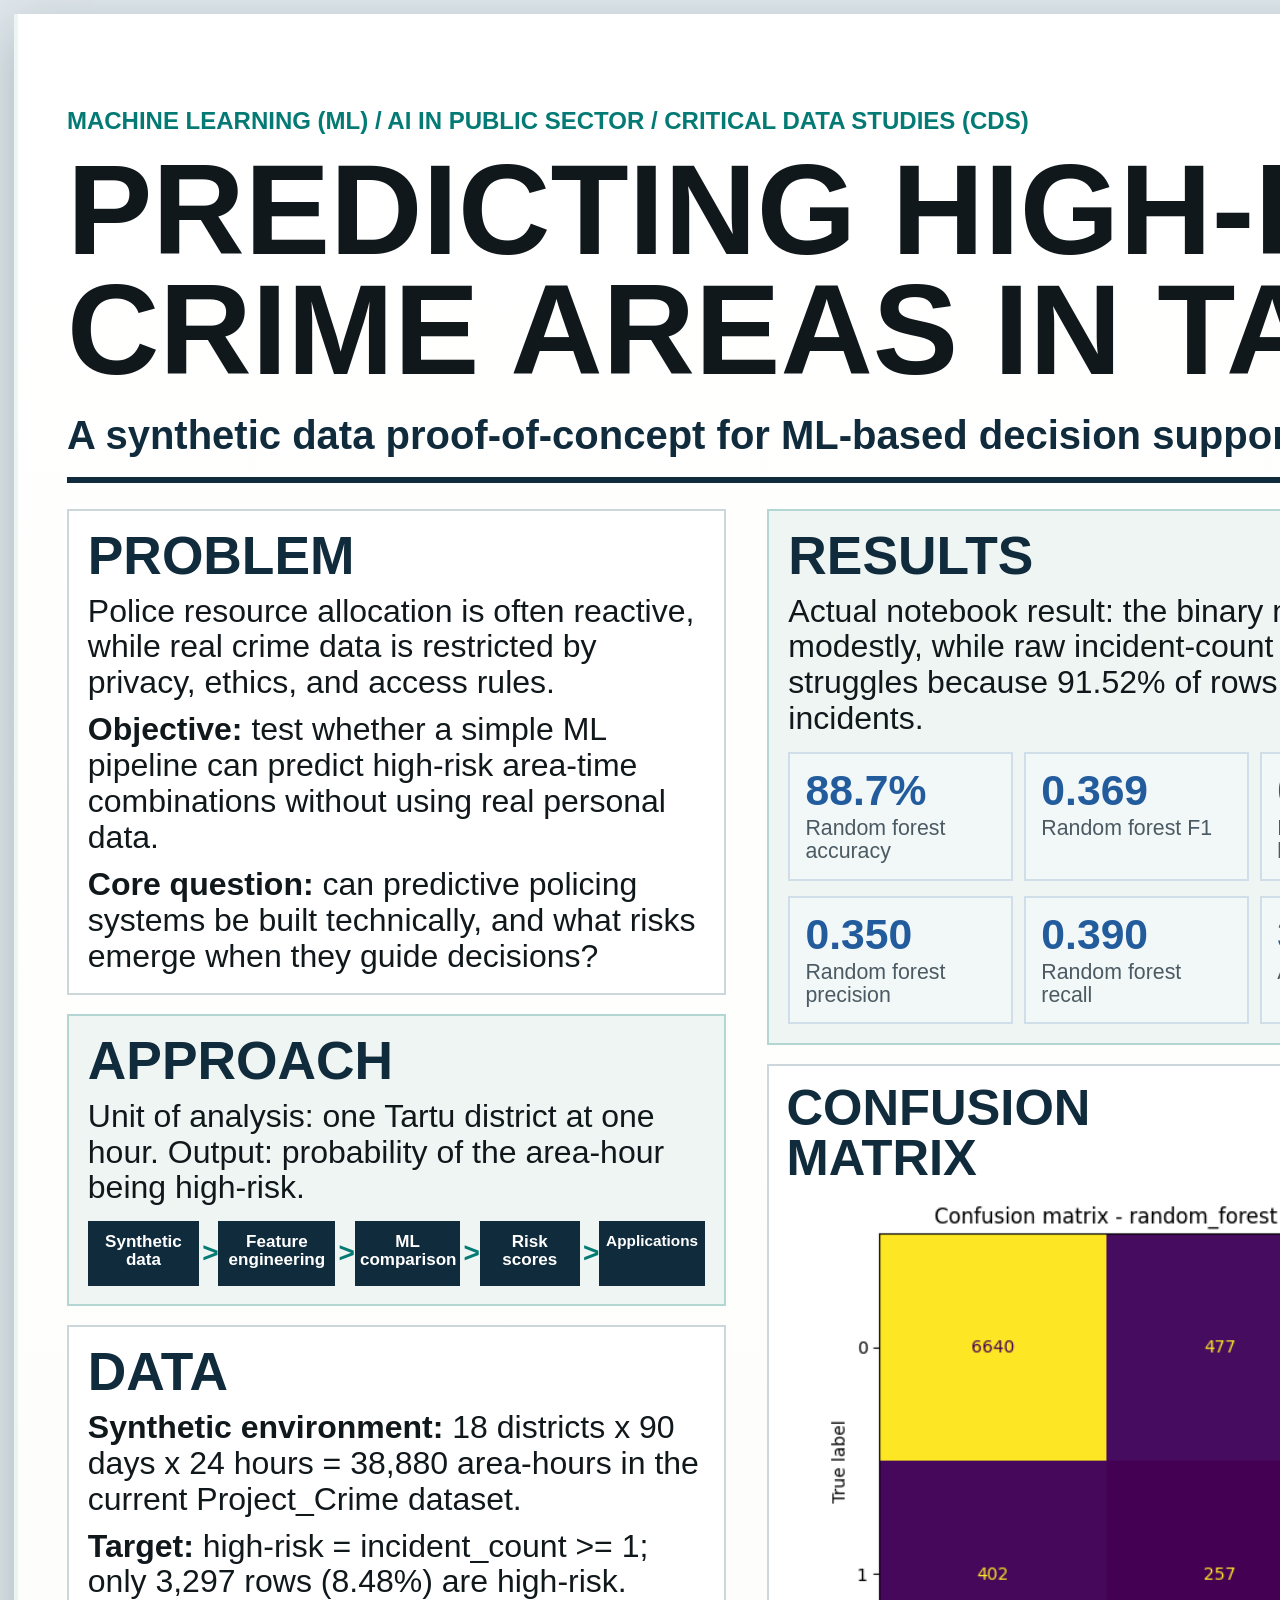
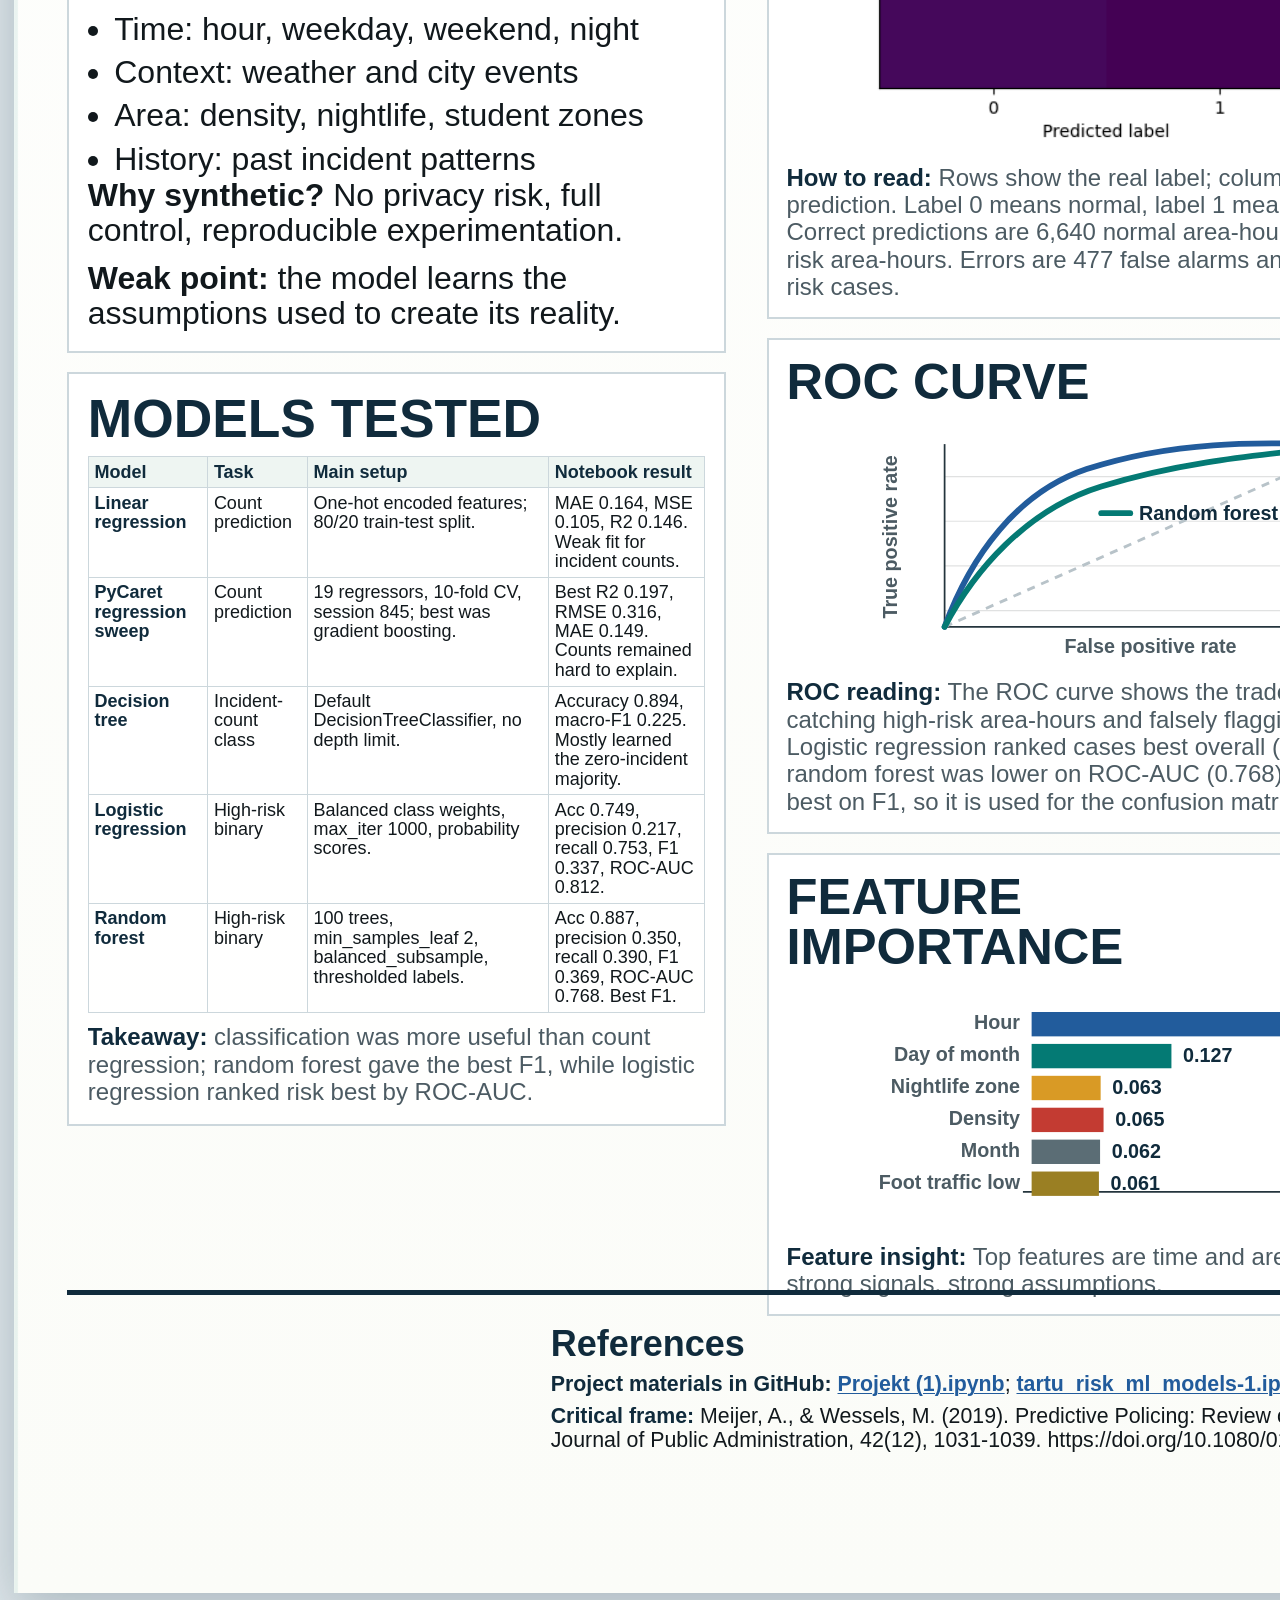
==== Project_Crime_Poster_A1/index.html @ 8e04e96d "Link poster project materials" ====
<!DOCTYPE html>
<html lang="en">
<head>
  <meta charset="UTF-8">
  <meta name="viewport" content="width=device-width, initial-scale=1.0">
  <title>Predicting High-Risk Crime Areas in Tartu - A1 Poster</title>
  <style>
    @page {
      size: 594mm 841mm;
      margin: 0;
    }

    :root {
      --paper: #fbfcf8;
      --ink: #11181c;
      --muted: #4c5b63;
      --line: #ccd7dc;
      --panel: #ffffff;
      --soft: #eef5f2;
      --teal: #047a74;
      --blue: #225c9c;
      --amber: #d99a25;
      --red: #c33b32;
      --deep: #102b3c;
    }

    * {
      box-sizing: border-box;
    }

    html,
    body {
      margin: 0;
      min-height: 100%;
      color: var(--ink);
      background: #dfe7eb;
      font-family: Aptos, "Segoe UI", Arial, sans-serif;
    }

    body {
      padding: 14px;
    }

    .poster {
      width: 594mm;
      height: 841mm;
      margin: 0 auto;
      padding: 14mm;
      display: grid;
      grid-template-rows: 110mm 1fr 70mm;
      gap: 7mm;
      background:
        linear-gradient(90deg, rgba(4, 122, 116, 0.08) 0, rgba(4, 122, 116, 0.08) 1.2mm, transparent 1.2mm),
        linear-gradient(180deg, #ffffff 0%, var(--paper) 100%);
      box-shadow: 0 16px 50px rgba(16, 43, 60, 0.25);
      overflow: hidden;
      print-color-adjust: exact;
      -webkit-print-color-adjust: exact;
    }

    header {
      display: grid;
      grid-template-columns: 1fr 128mm;
      gap: 12mm;
      align-items: end;
      padding-bottom: 5mm;
      border-bottom: 1.8mm solid var(--deep);
    }

    .kicker {
      margin: 0 0 4mm;
      color: var(--teal);
      font-size: 18pt;
      font-weight: 800;
      letter-spacing: 0;
      text-transform: uppercase;
    }

    h1 {
      margin: 0;
      max-width: 415mm;
      font-size: 96pt;
      line-height: 0.94;
      letter-spacing: 0;
      text-transform: uppercase;
    }

    .subtitle {
      margin: 6mm 0 0;
      max-width: 380mm;
      color: var(--deep);
      font-size: 30pt;
      font-weight: 650;
      line-height: 1.12;
    }

    .author-card {
      border-left: 2mm solid var(--teal);
      padding: 5mm 0 5mm 7mm;
      background: rgba(238, 245, 242, 0.72);
    }

    .author-card p {
      margin: 0 0 3mm;
      font-size: 24pt;
      line-height: 1.15;
    }

    .author-list {
      margin: 0;
      color: var(--deep);
      font-size: 21pt;
      line-height: 1.12;
    }

    .author-list b {
      color: var(--deep);
      font-size: inherit;
      font-weight: 850;
    }

    .columns {
      display: grid;
      grid-template-columns: minmax(0, 1fr) minmax(0, 1.12fr) minmax(0, 1fr);
      gap: 11mm;
      min-height: 0;
    }

    .column {
      display: grid;
      align-content: start;
      gap: 5mm;
      min-width: 0;
    }

    .column > section,
    .column > figure {
      width: 100%;
      min-width: 0;
    }

    section,
    figure {
      margin: 0;
      break-inside: avoid;
    }

    .block {
      padding: 5mm;
      border: 0.75mm solid var(--line);
      background: rgba(255, 255, 255, 0.92);
      overflow: hidden;
    }

    .block.tint {
      background: var(--soft);
      border-color: rgba(4, 122, 116, 0.25);
    }

    .block.warn {
      background: #fff7e8;
      border-color: rgba(217, 154, 37, 0.34);
    }

    .block.critical {
      background: #fff2ef;
      border-color: rgba(195, 59, 50, 0.34);
    }

    h2 {
      margin: 0 0 3mm;
      color: var(--deep);
      font-size: 40pt;
      line-height: 0.98;
      letter-spacing: 0;
      text-transform: uppercase;
    }

    h3 {
      margin: 0 0 2.4mm;
      color: var(--deep);
      font-size: 27pt;
      line-height: 1.05;
      letter-spacing: 0;
    }

    p,
    li {
      font-size: 24pt;
      line-height: 1.12;
    }

    p {
      margin: 0 0 3mm;
    }

    p:last-child {
      margin-bottom: 0;
    }

    ul {
      margin: 0;
      padding-left: 7mm;
    }

    li {
      margin: 0 0 2mm;
    }

    li:last-child {
      margin-bottom: 0;
    }

    .metric-row {
      display: grid;
      grid-template-columns: repeat(3, 1fr);
      gap: 3mm;
      margin-top: 4mm;
    }

    .metric {
      padding: 4mm;
      background: #f2f7f8;
      border: 0.55mm solid rgba(34, 92, 156, 0.16);
    }

    .metric b {
      display: block;
      color: var(--blue);
      font-size: 32pt;
      line-height: 1;
    }

    .metric span {
      display: block;
      margin-top: 1.5mm;
      color: var(--muted);
      font-size: 16pt;
      line-height: 1.08;
    }

    .pipeline {
      display: grid;
      grid-template-columns: minmax(0, 1fr) 3.5mm minmax(0, 1.05fr) 3.5mm minmax(0, 0.95fr) 3.5mm minmax(0, 0.9fr) 3.5mm minmax(0, 0.95fr);
      gap: 0.8mm;
      align-items: center;
      margin-top: 4mm;
    }

    .pipe-step {
      min-height: 17mm;
      min-width: 0;
      padding: 3mm 1.4mm;
      color: #fff;
      background: var(--deep);
      font-size: 12.8pt;
      font-weight: 750;
      line-height: 1.05;
      text-align: center;
      overflow-wrap: normal;
      word-break: normal;
    }

    .pipe-arrow {
      color: var(--teal);
      font-size: 21pt;
      font-weight: 900;
      text-align: center;
    }

    .pipe-step:last-child {
      font-size: 11.5pt;
      white-space: nowrap;
    }

    .model-table {
      width: 100%;
      border-collapse: collapse;
      margin-top: 2.6mm;
      font-size: 13.5pt;
      line-height: 1.08;
    }

    .model-table th,
    .model-table td {
      padding: 1.4mm 1.5mm;
      border: 0.42mm solid var(--line);
      vertical-align: top;
    }

    .model-table th {
      color: var(--deep);
      background: var(--soft);
      font-weight: 850;
      text-align: left;
    }

    .model-table td:first-child {
      color: var(--deep);
      font-weight: 850;
    }

    .model-note,
    .caption {
      margin-top: 2.8mm;
      color: var(--muted);
      font-size: 18pt;
      font-weight: 500;
      line-height: 1.14;
    }

    .model-note strong,
    .caption strong {
      color: var(--deep);
      font-weight: 850;
    }

    .visual-card {
      padding: 4.5mm;
      border: 0.75mm solid var(--line);
      background: #ffffff;
      overflow: hidden;
    }

    .visual-image {
      display: block;
      width: 100%;
      height: auto;
      object-fit: contain;
    }

    .confusion-image {
      height: 148mm;
    }

    .center-confusion .map-svg,
    .center-confusion .legend,
    .center-confusion .legend-labels {
      display: none;
    }

    .visual-title {
      display: flex;
      align-items: baseline;
      justify-content: space-between;
      gap: 4mm;
      margin-bottom: 3mm;
    }

    .visual-title h2 {
      margin: 0;
      font-size: 38pt;
    }

    .visual-title span {
      color: var(--muted);
      font-size: 16pt;
      font-weight: 700;
      text-align: right;
      text-transform: uppercase;
    }

    svg {
      display: block;
      width: 100%;
      height: auto;
    }

    .map-svg {
      height: 160mm;
    }

    .chart-svg {
      height: 66mm;
    }

    .axis {
      stroke: #24353d;
      stroke-width: 3;
    }

    .grid-line {
      stroke: rgba(17, 24, 28, 0.13);
      stroke-width: 2;
    }

    .chart-label {
      fill: var(--muted);
      font-size: 34px;
      font-weight: 650;
    }

    .chart-value {
      fill: var(--deep);
      font-size: 34px;
      font-weight: 800;
    }

    .legend {
      display: grid;
      grid-template-columns: repeat(5, 1fr);
      gap: 1mm;
      margin-top: 2mm;
    }

    .legend span {
      height: 5mm;
    }

    .legend-labels {
      display: flex;
      justify-content: space-between;
      color: var(--muted);
      font-size: 15pt;
      font-weight: 700;
      margin-top: 1mm;
    }

    .r1 { fill: #dcefe6; }
    .r2 { fill: #b7ded2; }
    .r3 { fill: #8ac9bf; }
    .r4 { fill: #f0d575; }
    .r5 { fill: #ebb64a; }
    .r6 { fill: #e58d38; }
    .r7 { fill: #d86539; }
    .r8 { fill: #c64235; }
    .r9 { fill: #a93231; }
    .r10 { fill: #76242f; }

    .district {
      stroke: #ffffff;
      stroke-width: 5;
      stroke-linejoin: round;
    }

    .district-label {
      fill: #12202a;
      paint-order: stroke;
      stroke: rgba(255, 255, 255, 0.88);
      stroke-width: 8;
      stroke-linejoin: round;
      font-size: 28px;
      font-weight: 850;
    }

    .district-label.light {
      fill: #ffffff;
      stroke: rgba(0, 0, 0, 0.55);
    }

    .river {
      fill: none;
      stroke: #87d8e5;
      stroke-width: 24;
      stroke-linecap: round;
      stroke-linejoin: round;
      opacity: 0.82;
    }

    .river-inner {
      fill: none;
      stroke: #42b9cf;
      stroke-width: 11;
      stroke-linecap: round;
      stroke-linejoin: round;
      opacity: 0.9;
    }

    .loop {
      display: grid;
      grid-template-columns: 1fr 12mm 1fr;
      grid-template-rows: auto auto;
      gap: 3mm;
      align-items: center;
      margin: 4mm 0;
    }

    .loop-box {
      padding: 4mm;
      color: #ffffff;
      background: var(--deep);
      font-size: 20pt;
      font-weight: 800;
      line-height: 1.08;
      text-align: center;
    }

    .loop-arrow {
      color: var(--red);
      font-size: 34pt;
      font-weight: 900;
      text-align: center;
    }

    .compact-loop {
      grid-template-columns: 1fr 9mm 1fr;
      gap: 1.6mm;
      margin: 2.2mm 0;
    }

    .compact-loop .loop-box {
      padding: 2.4mm 1.8mm;
      font-size: 14.5pt;
    }

    .compact-loop .loop-arrow {
      font-size: 24pt;
    }

    .application-screenshot {
      height: auto;
      border: 0;
      background: transparent;
    }

    .application-points {
      margin-top: 3mm;
      padding-left: 6mm;
    }

    .application-points li {
      font-size: 17.5pt;
      line-height: 1.1;
      margin-bottom: 1.2mm;
    }

    .critical-loop-copy {
      font-size: 17.5pt;
      line-height: 1.1;
    }

    .critical li {
      font-size: 21pt;
      line-height: 1.08;
      margin-bottom: 1.4mm;
    }

    .takeaway {
      padding: 5mm;
      color: #ffffff;
      background: var(--deep);
      font-size: 25pt;
      font-weight: 850;
      line-height: 1.12;
    }

    footer {
      display: grid;
      grid-template-columns: 1fr;
      justify-items: center;
      margin-top: 4mm;
      padding-top: 8mm;
      border-top: 1.5mm solid var(--deep);
    }

    .links-grid {
      display: grid;
      grid-template-columns: 1fr 1fr;
      gap: 2mm 6mm;
      margin-top: 3mm;
    }

    .link-item {
      font-size: 17pt;
      line-height: 1.1;
      overflow-wrap: anywhere;
    }

    .link-item b {
      color: var(--deep);
    }

    .qr-wrap {
      display: grid;
      grid-template-columns: 38mm 1fr;
      gap: 4mm;
      align-items: center;
      padding: 3.5mm;
      background: #ffffff;
      border: 0.75mm solid var(--line);
    }

    .qr-wrap img {
      width: 38mm;
      height: 38mm;
      display: block;
    }

    .qr-wrap strong {
      display: block;
      color: var(--deep);
      font-size: 21pt;
      line-height: 1.08;
    }

    .qr-wrap span {
      display: block;
      margin-top: 2mm;
      color: var(--muted);
      font-size: 15pt;
      line-height: 1.12;
      overflow-wrap: anywhere;
    }

    .references p {
      margin: 0 0 2mm;
      font-size: 16pt;
      line-height: 1.13;
    }

    .references b {
      color: var(--deep);
    }

    .references a {
      color: var(--blue);
      font-weight: 750;
      text-decoration: underline;
      text-decoration-thickness: 0.25mm;
      text-underline-offset: 0.6mm;
    }

    .references {
      width: min(100%, 310mm);
    }

    @media print {
      html,
      body {
        width: 594mm;
        height: 841mm;
        background: #ffffff;
        padding: 0;
      }

      .poster {
        margin: 0;
        box-shadow: none;
      }
    }
  </style>
</head>
<body>
  <main class="poster" aria-label="A1 academic poster about predicting high-risk crime areas in Tartu">
    <header>
      <div>
        <p class="kicker">Machine Learning (ML) / AI in Public Sector / Critical Data Studies (CDS)</p>
        <h1>Predicting High-Risk Crime Areas in Tartu</h1>
        <p class="subtitle">A synthetic data proof-of-concept for ML-based decision support</p>
      </div>
      <aside class="author-card">
        <p>Authors</p>
        <p class="author-list">
          <b>Siim Klais</b> (Society and Information Processes Analysis)<br>
          <b>Jaak Viiroja</b> (Conversion Master in IT)<br>
          <b>Siim Saaresalu</b> (IT / Software Engineering)<br>
          <b>Marcus Beet</b> (Mathematics)
        </p>
      </aside>
    </header>

    <div class="columns">
      <div class="column">
        <section class="block">
          <h2>Problem</h2>
          <p>Police resource allocation is often reactive, while real crime data is restricted by privacy, ethics, and access rules.</p>
          <p><strong>Objective:</strong> test whether a simple ML pipeline can predict high-risk area-time combinations without using real personal data.</p>
          <p><strong>Core question:</strong> can predictive policing systems be built technically, and what risks emerge when they guide decisions?</p>
        </section>

        <section class="block tint">
          <h2>Approach</h2>
          <p>Unit of analysis: one Tartu district at one hour. Output: probability of the area-hour being high-risk.</p>
          <div class="pipeline" aria-label="Project pipeline">
            <div class="pipe-step">Synthetic data</div>
            <div class="pipe-arrow">></div>
            <div class="pipe-step">Feature engineering</div>
            <div class="pipe-arrow">></div>
            <div class="pipe-step">ML comparison</div>
            <div class="pipe-arrow">></div>
            <div class="pipe-step">Risk scores</div>
            <div class="pipe-arrow">></div>
            <div class="pipe-step">Applications</div>
          </div>
        </section>

        <section class="block">
          <h2>Data</h2>
          <p><strong>Synthetic environment:</strong> 18 districts x 90 days x 24 hours = 38,880 area-hours in the current Project_Crime dataset.</p>
          <p><strong>Target:</strong> high-risk = incident_count >= 1; only 3,297 rows (8.48%) are high-risk.</p>
          <ul>
            <li>Time: hour, weekday, weekend, night</li>
            <li>Context: weather and city events</li>
            <li>Area: density, nightlife, student zones</li>
            <li>History: past incident patterns</li>
          </ul>
          <p><strong>Why synthetic?</strong> No privacy risk, full control, reproducible experimentation.</p>
          <p><strong>Weak point:</strong> the model learns the assumptions used to create its reality.</p>
        </section>

        <section class="block">
          <h2>Models tested</h2>
          <table class="model-table" aria-label="Comparison of tested machine learning models">
            <thead>
              <tr>
                <th>Model</th>
                <th>Task</th>
                <th>Main setup</th>
                <th>Notebook result</th>
              </tr>
            </thead>
            <tbody>
              <tr>
                <td>Linear regression</td>
                <td>Count prediction</td>
                <td>One-hot encoded features; 80/20 train-test split.</td>
                <td>MAE 0.164, MSE 0.105, R2 0.146. Weak fit for incident counts.</td>
              </tr>
              <tr>
                <td>PyCaret regression sweep</td>
                <td>Count prediction</td>
                <td>19 regressors, 10-fold CV, session 845; best was gradient boosting.</td>
                <td>Best R2 0.197, RMSE 0.316, MAE 0.149. Counts remained hard to explain.</td>
              </tr>
              <tr>
                <td>Decision tree</td>
                <td>Incident-count class</td>
                <td>Default DecisionTreeClassifier, no depth limit.</td>
                <td>Accuracy 0.894, macro-F1 0.225. Mostly learned the zero-incident majority.</td>
              </tr>
              <tr>
                <td>Logistic regression</td>
                <td>High-risk binary</td>
                <td>Balanced class weights, max_iter 1000, probability scores.</td>
                <td>Acc 0.749, precision 0.217, recall 0.753, F1 0.337, ROC-AUC 0.812.</td>
              </tr>
              <tr>
                <td>Random forest</td>
                <td>High-risk binary</td>
                <td>100 trees, min_samples_leaf 2, balanced_subsample, thresholded labels.</td>
                <td>Acc 0.887, precision 0.350, recall 0.390, F1 0.369, ROC-AUC 0.768. Best F1.</td>
              </tr>
            </tbody>
          </table>
          <p class="model-note"><strong>Takeaway:</strong> classification was more useful than count regression; random forest gave the best F1, while logistic regression ranked risk best by ROC-AUC.</p>
        </section>
      </div>

      <div class="column">
        <section class="block tint">
          <h2>Results</h2>
          <p>Actual notebook result: the binary model works modestly, while raw incident-count prediction struggles because 91.52% of rows have zero incidents.</p>
          <div class="metric-row">
            <div class="metric"><b>88.7%</b><span>Random forest accuracy</span></div>
            <div class="metric"><b>0.369</b><span>Random forest F1</span></div>
            <div class="metric"><b>0.812</b><span>Best ROC-AUC, logistic</span></div>
          </div>
          <div class="metric-row">
            <div class="metric"><b>0.350</b><span>Random forest precision</span></div>
            <div class="metric"><b>0.390</b><span>Random forest recall</span></div>
            <div class="metric"><b>38,880</b><span>Area-hour rows</span></div>
          </div>
        </section>

        <figure class="visual-card center-confusion">
          <div class="visual-title">
            <h2>Confusion Matrix</h2>
            <span>random forest</span>
          </div>
          <img class="visual-image confusion-image" src="assets/random-forest-confusion-matrix.png" alt="Random forest confusion matrix: 6640 true negatives, 477 false positives, 402 false negatives, 257 true positives.">
          <svg class="map-svg" viewBox="320 185 790 875" role="img" aria-label="Illustrative Tartu district risk heatmap">
            <rect x="320" y="185" width="790" height="875" fill="#f7fbfa"></rect>
            <path class="river" d="M425 260 C412 292 448 320 500 344 C548 366 610 390 724 428 C746 452 748 492 732 534 C716 576 706 618 700 664 C720 704 712 742 742 784 C752 822 776 862 820 904 C866 944 922 970 990 990"></path>
            <path class="river-inner" d="M425 260 C412 292 448 320 500 344 C548 366 610 390 724 428 C746 452 748 492 732 534 C716 576 706 618 700 664 C720 704 712 742 742 784 C752 822 776 862 820 904 C866 944 922 970 990 990"></path>
            <polygon class="district r3" points="360,310 435,330 520,380 555,440 530,520 455,565 395,540 350,450"></polygon>
            <polygon class="district r3" points="355,540 440,560 500,600 500,675 455,720 390,725 355,675"></polygon>
            <polygon class="district r1" points="405,690 500,670 530,740 470,790 400,775"></polygon>
            <polygon class="district r4" points="455,720 545,730 585,820 545,900 470,925 410,850"></polygon>
            <polygon class="district r2" points="350,810 415,830 450,920 390,995 330,925"></polygon>
            <polygon class="district r7" points="520,560 580,555 615,620 595,710 540,690 500,620"></polygon>
            <polygon class="district r10" points="550,520 640,500 710,530 735,610 700,670 620,675 565,630 530,570"></polygon>
            <polygon class="district r7" points="605,675 700,670 780,700 800,790 770,860 690,865 625,820 600,745"></polygon>
            <polygon class="district r2" points="455,905 545,900 590,940 565,1005 485,1000 430,960"></polygon>
            <polygon class="district r5" points="560,825 650,825 690,885 680,965 585,965 540,915"></polygon>
            <polygon class="district r4" points="655,885 770,880 835,930 800,1010 660,1020 615,965"></polygon>
            <polygon class="district r2" points="540,300 655,320 760,360 800,420 760,470 660,450 615,420 560,400"></polygon>
            <polygon class="district r5" points="540,470 585,465 620,500 595,540 555,535 520,505"></polygon>
            <polygon class="district r8" points="590,420 650,450 760,470 805,520 755,575 660,565 610,520 570,470"></polygon>
            <polygon class="district r4" points="800,430 900,430 945,500 940,575 840,560 780,520"></polygon>
            <polygon class="district r6" points="805,560 960,590 1015,690 990,820 930,905 845,900 790,820 780,710"></polygon>
            <polygon class="district r2" points="905,840 1030,840 1090,915 1040,1030 900,1000 845,910"></polygon>
            <polygon class="district r1" points="430,210 500,220 540,250 535,300 470,315 430,300 410,250"></polygon>
            <text class="district-label" x="486" y="466" text-anchor="middle">Tähtvere</text>
            <text class="district-label" x="436" y="590" text-anchor="middle">Veeriku</text>
            <text class="district-label" x="466" y="735" text-anchor="middle">Maarja.</text>
            <text class="district-label" x="530" y="795" text-anchor="middle">Tammelinn</text>
            <text class="district-label" x="413" y="910" text-anchor="middle">Ränilinn</text>
            <text class="district-label light" x="563" y="640" text-anchor="middle">Vaksali</text>
            <text class="district-label light" x="640" y="590" text-anchor="middle">Kesklinn</text>
            <text class="district-label light" x="704" y="765" text-anchor="middle">Karlova</text>
            <text class="district-label" x="520" y="960" text-anchor="middle">Variku</text>
            <text class="district-label" x="624" y="905" text-anchor="middle">Ropka</text>
            <text class="district-label" x="735" y="960" text-anchor="middle">Ropka T.</text>
            <text class="district-label" x="670" y="390" text-anchor="middle">Raadi-K.</text>
            <text class="district-label" x="570" y="513" text-anchor="middle">Supilinn</text>
            <text class="district-label light" x="692" y="510" text-anchor="middle">Ülejõe</text>
            <text class="district-label" x="858" y="505" text-anchor="middle">Jaama.</text>
            <text class="district-label" x="895" y="730" text-anchor="middle">Annelinn</text>
            <text class="district-label" x="960" y="930" text-anchor="middle">Ihaste</text>
            <text class="district-label" x="478" y="270" text-anchor="middle">Kvissent.</text>
          </svg>
          <div class="legend" aria-hidden="true">
            <span class="r1"></span>
            <span class="r3"></span>
            <span class="r5"></span>
            <span class="r7"></span>
            <span class="r10"></span>
          </div>
          <div class="legend-labels"><span>Lower predicted risk</span><span>Higher predicted risk</span></div>
          <p class="caption confusion-note">
            <strong>How to read:</strong> Rows show the real label; columns show the model prediction. Label 0 means normal, label 1 means high-risk.
            Correct predictions are 6,640 normal area-hours and 257 high-risk area-hours. Errors are 477 false alarms
            and 402 missed high-risk cases.
          </p>
        </figure>

        <figure class="visual-card">
          <div class="visual-title">
            <h2>ROC Curve</h2>
            <span>actual scores</span>
          </div>
          <svg class="chart-svg" viewBox="0 0 900 430" role="img" aria-label="ROC-AUC comparison from the ML notebooks">
            <line class="grid-line" x1="120" y1="332" x2="830" y2="332"></line>
            <line class="grid-line" x1="120" y1="255" x2="830" y2="255"></line>
            <line class="grid-line" x1="120" y1="178" x2="830" y2="178"></line>
            <line class="grid-line" x1="120" y1="101" x2="830" y2="101"></line>
            <line class="axis" x1="120" y1="360" x2="830" y2="360"></line>
            <line class="axis" x1="120" y1="360" x2="120" y2="45"></line>
            <path d="M120 360 L830 45" fill="none" stroke="#b8c3c9" stroke-width="5" stroke-dasharray="14 12"></path>
            <path d="M120 360 C165 238 245 128 365 88 C520 38 655 42 830 45" fill="none" stroke="#225c9c" stroke-width="10" stroke-linecap="round"></path>
            <path d="M120 360 C170 265 260 158 390 118 C545 70 690 62 830 45" fill="none" stroke="#047a74" stroke-width="10" stroke-linecap="round"></path>
            <text class="chart-label" x="475" y="405" text-anchor="middle">False positive rate</text>
            <text class="chart-label" x="38" y="205" transform="rotate(-90 38 205)" text-anchor="middle">True positive rate</text>
            <text class="chart-value" x="455" y="176">Random forest ROC-AUC 0.768</text>
            <line x1="390" y1="164" x2="440" y2="164" stroke="#047a74" stroke-width="10" stroke-linecap="round"></line>
          </svg>
          <p class="caption">
            <strong>ROC reading:</strong> The ROC curve shows the trade-off between catching high-risk area-hours and falsely flagging normal ones.
            Logistic regression ranked cases best overall (ROC-AUC 0.812); random forest was lower on ROC-AUC (0.768)
            but performed best on F1, so it is used for the confusion matrix above.
          </p>
        </figure>

        <figure class="visual-card">
          <div class="visual-title">
            <h2>Feature Importance</h2>
            <span>random forest</span>
          </div>
          <svg class="chart-svg" viewBox="0 0 900 430" role="img" aria-label="Random forest feature importance chart from the ML notebook">
            <line class="axis" x1="255" y1="360" x2="820" y2="360"></line>
            <text class="chart-label" x="250" y="80" text-anchor="end">Hour</text>
            <rect x="270" y="50" width="465" height="42" fill="#225c9c"></rect>
            <text class="chart-value" x="755" y="82">0.246</text>
            <text class="chart-label" x="250" y="135" text-anchor="end">Day of month</text>
            <rect x="270" y="105" width="241" height="42" fill="#047a74"></rect>
            <text class="chart-value" x="531" y="137">0.127</text>
            <text class="chart-label" x="250" y="190" text-anchor="end">Nightlife zone</text>
            <rect x="270" y="160" width="119" height="42" fill="#d99a25"></rect>
            <text class="chart-value" x="409" y="192">0.063</text>
            <text class="chart-label" x="250" y="245" text-anchor="end">Density</text>
            <rect x="270" y="215" width="124" height="42" fill="#c33b32"></rect>
            <text class="chart-value" x="414" y="247">0.065</text>
            <text class="chart-label" x="250" y="300" text-anchor="end">Month</text>
            <rect x="270" y="270" width="118" height="42" fill="#5b6d75"></rect>
            <text class="chart-value" x="408" y="302">0.062</text>
            <text class="chart-label" x="250" y="355" text-anchor="end">Foot traffic low</text>
            <rect x="270" y="325" width="116" height="42" fill="#9a7f23"></rect>
            <text class="chart-value" x="406" y="357">0.061</text>
          </svg>
          <p class="caption"><strong>Feature insight:</strong> Top features are time and area descriptors: strong signals, strong assumptions.</p>
        </figure>
      </div>

      <div class="column">
        <section class="block">
          <h2>Limitations</h2>
          <ul>
            <li>Synthetic data simplifies real-world complexity.</li>
            <li>The model predicts patterns, not causes.</li>
            <li>Inequality and segregation are missing or simplified.</li>
            <li>Thresholds turn uncertainty into concrete action.</li>
          </ul>
        </section>

        <section class="block">
          <h2>Application</h2>
          <img class="visual-image application-screenshot" src="assets/decision-support-front-page.png" alt="Front page of the Tartu public safety forecasting decision support prototype.">
          <ul class="application-points">
            <li>Interactive Tartu risk map with district-level scores.</li>
            <li>Selected suburb view shows 48-hour predicted incidents and risk.</li>
            <li>Prototype links model details, dataset view, policing plan, and critical analysis.</li>
          </ul>
        </section>

        <section class="block critical">
          <h2>Critical Analysis</h2>
          <p class="critical-loop-copy"><strong>Operational logic:</strong> identify top-risk district-hours and allocate more patrol attention there.</p>
          <div class="loop compact-loop" aria-label="Feedback loop">
            <div class="loop-box">More patrols</div>
            <div class="loop-arrow">></div>
            <div class="loop-box">More detected incidents</div>
            <div class="loop-box">Higher risk score</div>
            <div class="loop-arrow">></div>
            <div class="loop-box">More patrols again</div>
          </div>
          <p class="critical-loop-copy"><strong>Critical point:</strong> the system does not detect crime; it detects where police look.</p>
          <ul>
            <li><strong>Datafication:</strong> crime becomes a pattern, not a social phenomenon.</li>
            <li><strong>Feedback loops:</strong> repeated attention can manufacture hotspots.</li>
            <li><strong>Bias amplification:</strong> data structures can reproduce inequality.</li>
            <li><strong>False objectivity:</strong> scientific-looking outputs hide assumptions.</li>
          </ul>
        </section>

        <section class="block warn">
          <h2>Conclusion</h2>
          <p><strong>Technically:</strong> the system is easy to build.</p>
          <p><strong>Practically:</strong> it creates a high risk of misuse if treated as objective policing knowledge.</p>
          <div class="takeaway">Main takeaway: predictive policing is less about prediction and more about how data shapes decisions.</div>
        </section>

      </div>
    </div>

    <footer>
      <section class="references">
        <h3>References</h3>
        <p><b>Project materials in GitHub:</b> <a href="https://github.com/siimkl/CDS_Crime_Prediction/blob/main/Project_Crime_Poster_A1/Projekt%20(1).ipynb">Projekt (1).ipynb</a>; <a href="https://github.com/siimkl/CDS_Crime_Prediction/blob/main/Project_Crime_Poster_A1/tartu_risk_ml_models-1.ipynb">tartu_risk_ml_models-1.ipynb</a>; <a href="https://github.com/siimkl/CDS_Crime_Prediction/tree/main/Project_Crime_Poster_A1">A1 poster</a></p>
        <p><b>Critical frame:</b> Meijer, A., & Wessels, M. (2019). Predictive Policing: Review of Benefits and Drawbacks. International Journal of Public Administration, 42(12), 1031-1039. https://doi.org/10.1080/01900692.2019.1575664</p>
      </section>
    </footer>
  </main>
</body>
</html>
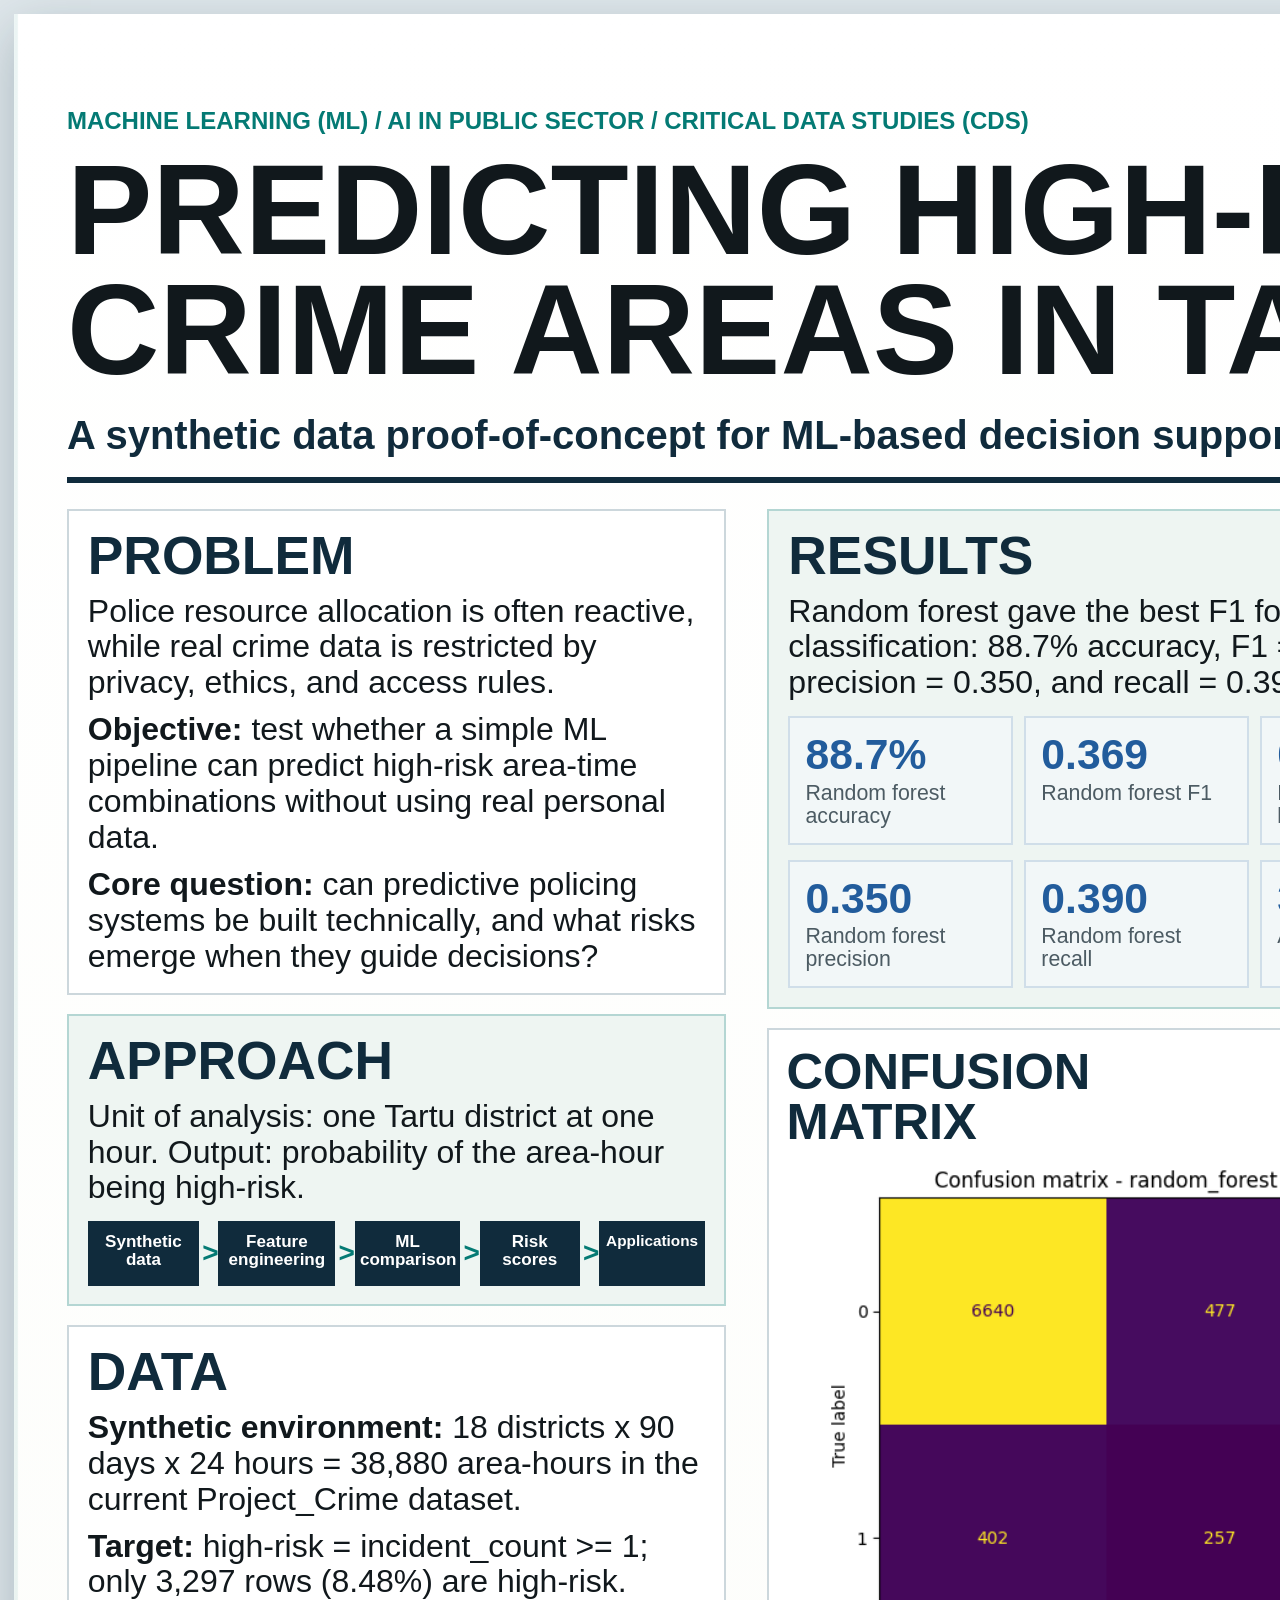
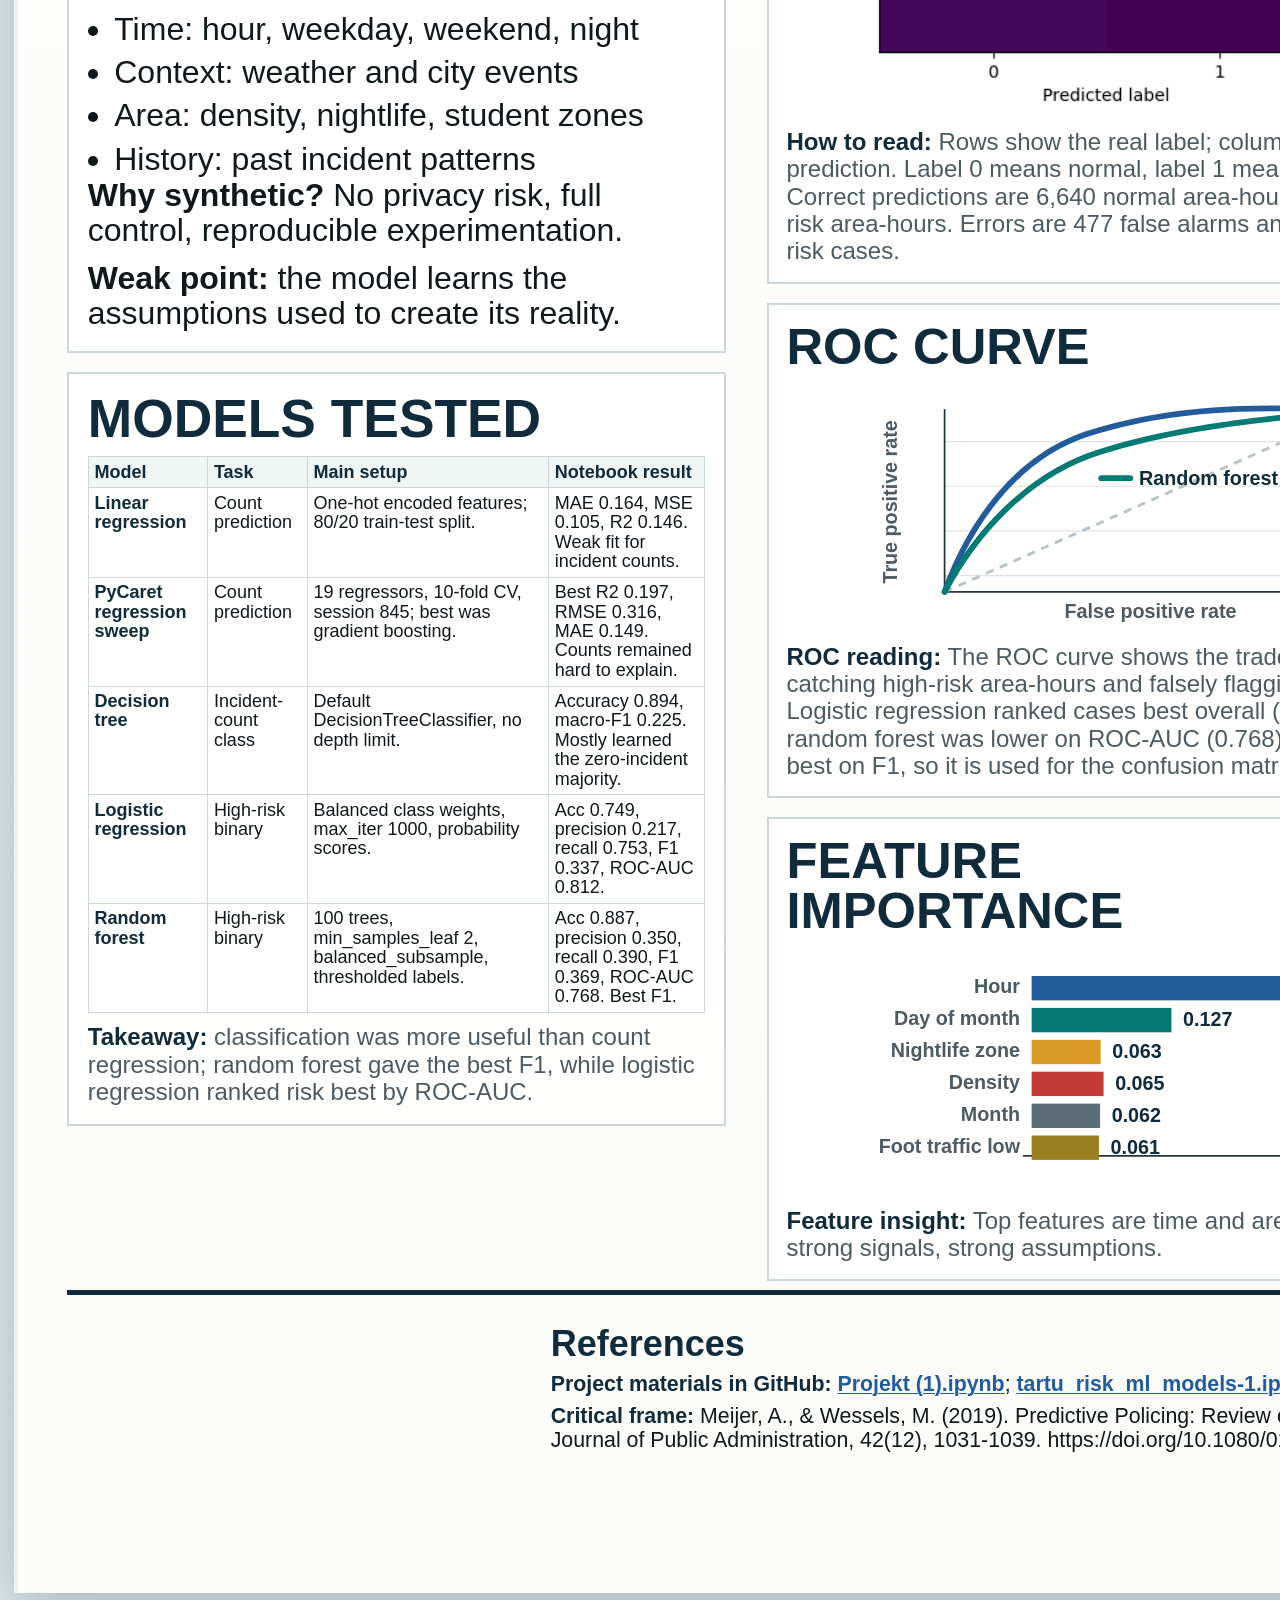
==== commit d9d6f551: "Clarify poster results summary" ====
--- a/Project_Crime_Poster_A1/index.html
+++ b/Project_Crime_Poster_A1/index.html
@@ -749,7 +749,7 @@
       <div class="column">
         <section class="block tint">
           <h2>Results</h2>
-          <p>Actual notebook result: the binary model works modestly, while raw incident-count prediction struggles because 91.52% of rows have zero incidents.</p>
+          <p>Random forest gave the best F1 for high-risk classification: 88.7% accuracy, F1 = 0.369, precision = 0.350, and recall = 0.390.</p>
           <div class="metric-row">
             <div class="metric"><b>88.7%</b><span>Random forest accuracy</span></div>
             <div class="metric"><b>0.369</b><span>Random forest F1</span></div>
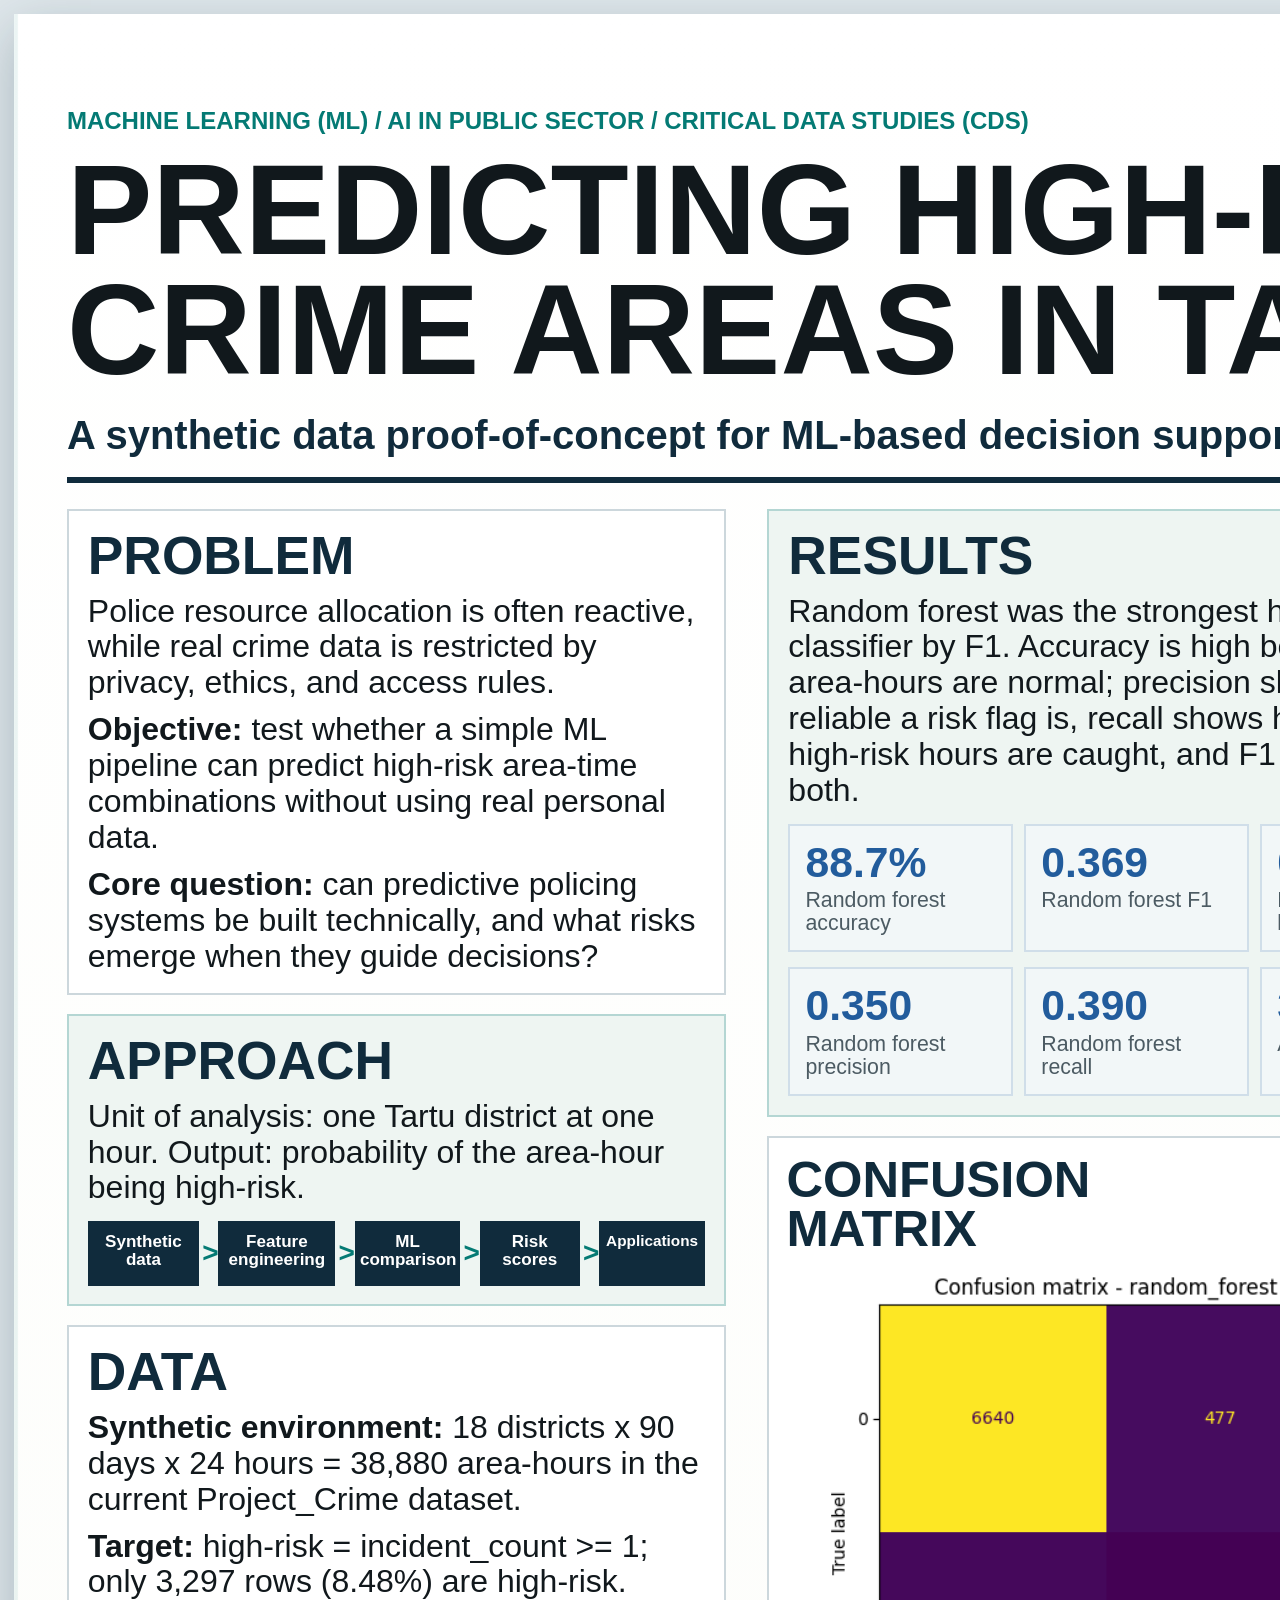
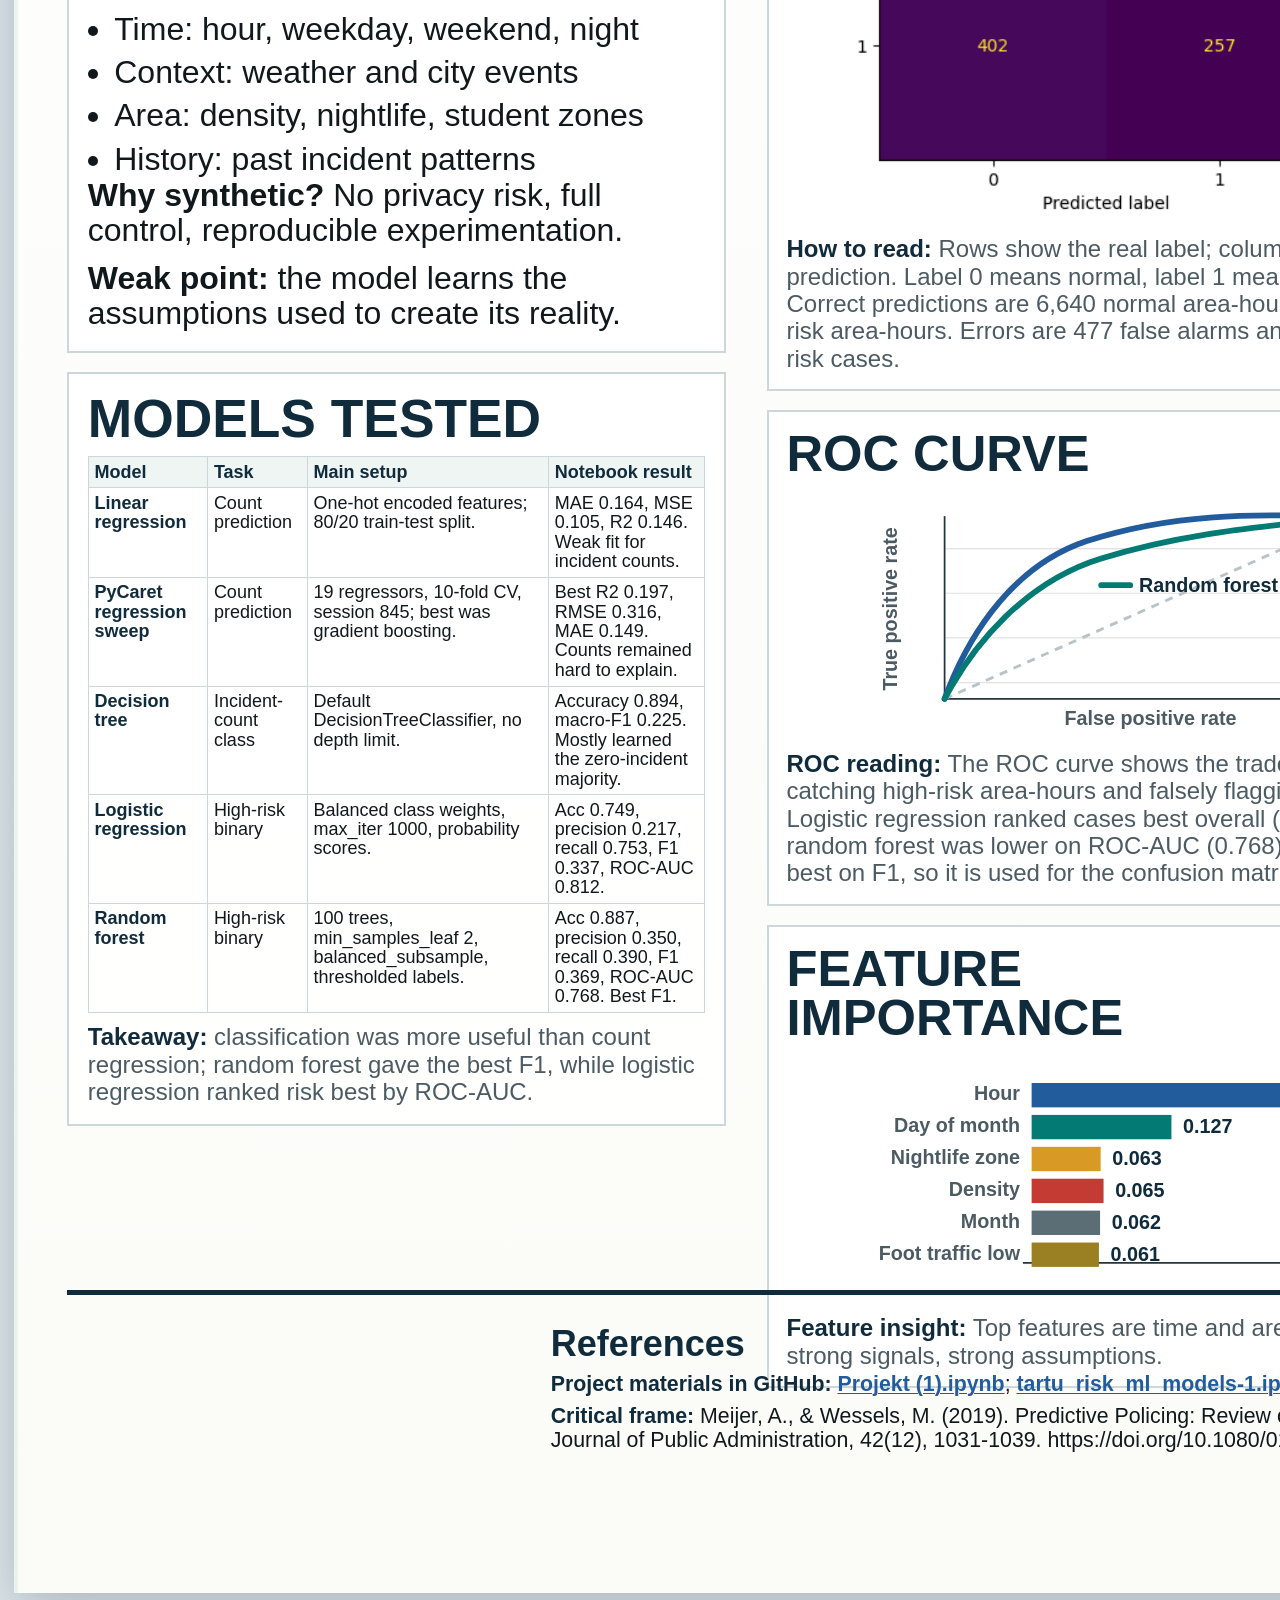
==== commit 2bbc341d: "Explain poster result metrics" ====
--- a/Project_Crime_Poster_A1/index.html
+++ b/Project_Crime_Poster_A1/index.html
@@ -749,7 +749,7 @@
       <div class="column">
         <section class="block tint">
           <h2>Results</h2>
-          <p>Random forest gave the best F1 for high-risk classification: 88.7% accuracy, F1 = 0.369, precision = 0.350, and recall = 0.390.</p>
+          <p>Random forest was the strongest high-risk classifier by F1. Accuracy is high because most area-hours are normal; precision shows how reliable a risk flag is, recall shows how many high-risk hours are caught, and F1 balances both.</p>
           <div class="metric-row">
             <div class="metric"><b>88.7%</b><span>Random forest accuracy</span></div>
             <div class="metric"><b>0.369</b><span>Random forest F1</span></div>
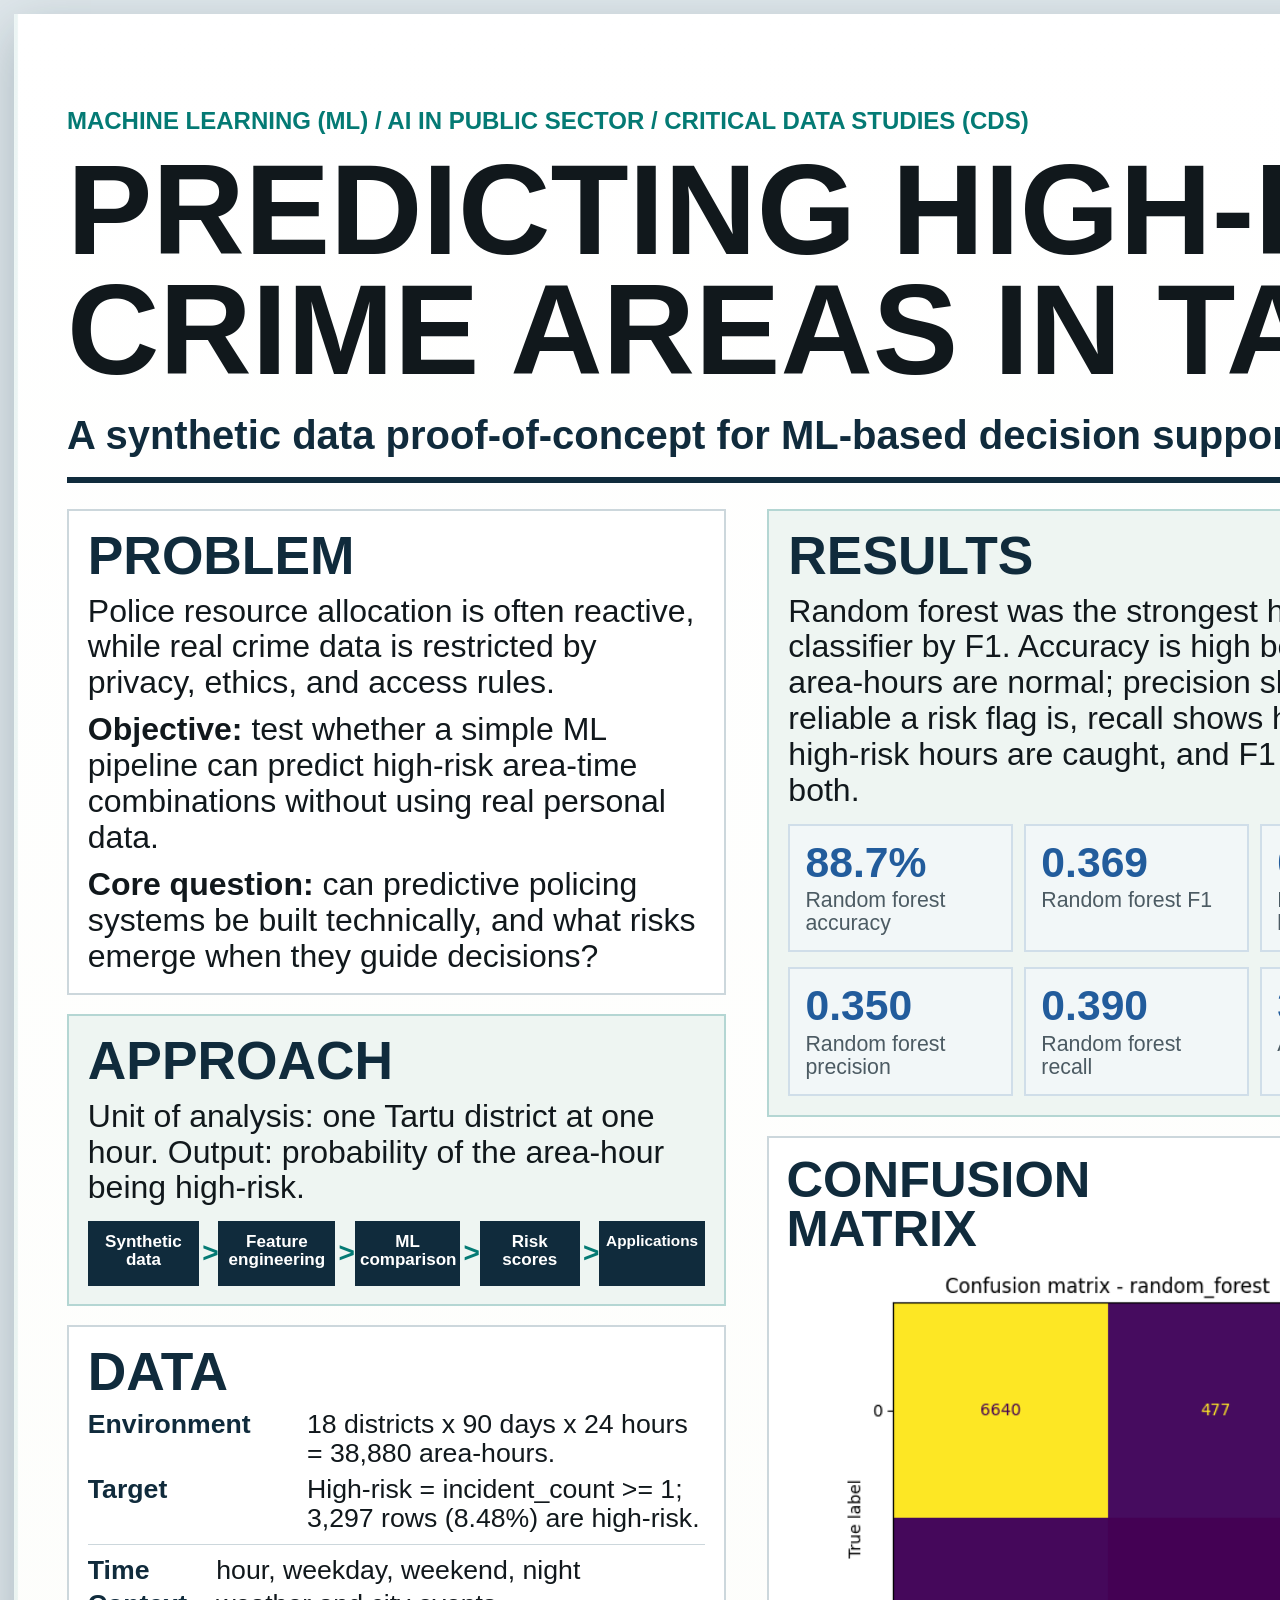
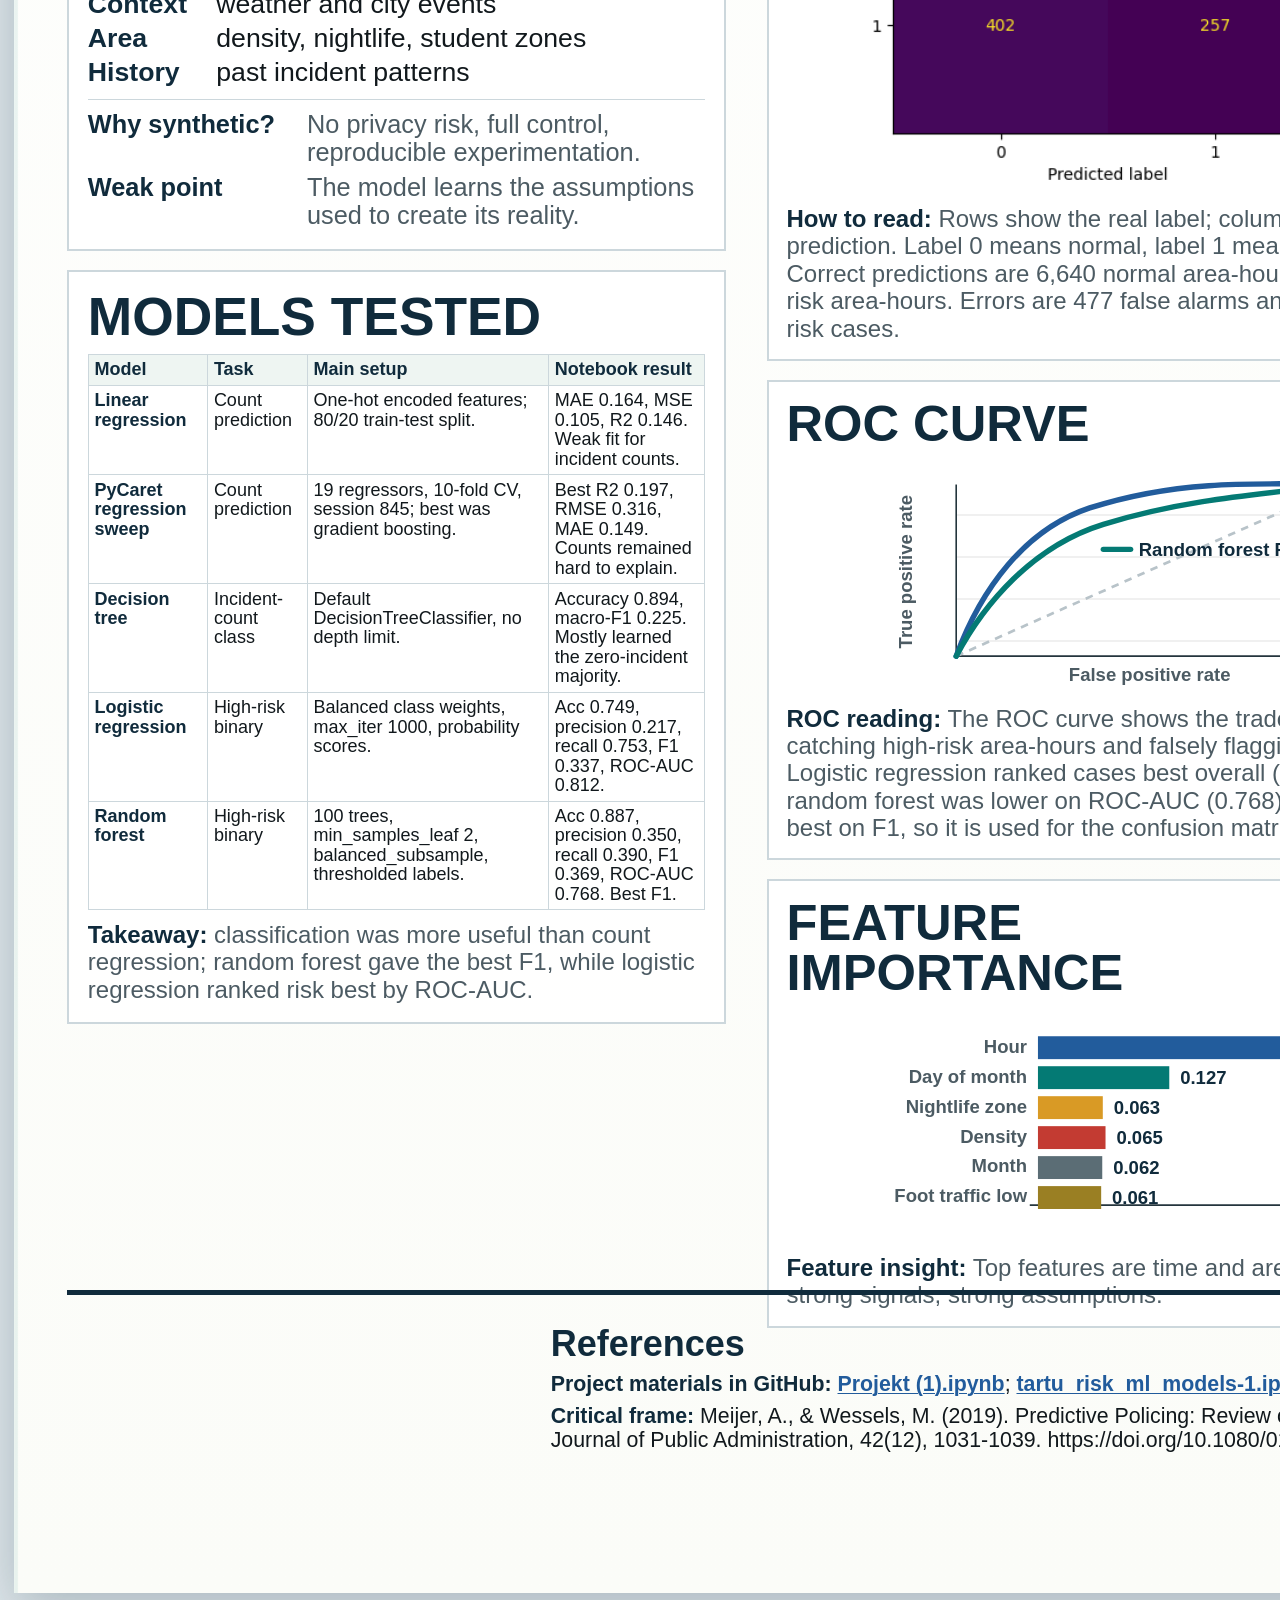
==== commit 28a5f577: "Refine poster data section layout" ====
--- a/Project_Crime_Poster_A1/index.html
+++ b/Project_Crime_Poster_A1/index.html
@@ -211,6 +211,69 @@
       margin-bottom: 0;
     }
 
+    .data-card p {
+      margin-bottom: 2.4mm;
+    }
+
+    .data-summary {
+      display: grid;
+      gap: 2mm;
+      margin-bottom: 3mm;
+    }
+
+    .data-line {
+      display: grid;
+      grid-template-columns: 55mm 1fr;
+      gap: 3mm;
+      align-items: start;
+      font-size: 20pt;
+      line-height: 1.08;
+    }
+
+    .data-label {
+      color: var(--deep);
+      font-weight: 850;
+    }
+
+    .data-features {
+      display: grid;
+      gap: 1.4mm;
+      margin: 2mm 0 3mm;
+      padding: 3mm 0;
+      border-top: 0.45mm solid var(--line);
+      border-bottom: 0.45mm solid var(--line);
+    }
+
+    .data-feature {
+      display: grid;
+      grid-template-columns: 31mm 1fr;
+      gap: 3mm;
+      align-items: baseline;
+      font-size: 20pt;
+      line-height: 1.08;
+    }
+
+    .data-feature b {
+      color: var(--deep);
+      font-weight: 850;
+    }
+
+    .data-note {
+      display: grid;
+      grid-template-columns: 55mm 1fr;
+      gap: 3mm;
+      align-items: start;
+      margin-top: 2mm;
+      color: var(--muted);
+      font-size: 19pt;
+      line-height: 1.1;
+    }
+
+    .data-note strong {
+      color: var(--deep);
+      font-weight: 850;
+    }
+
     .metric-row {
       display: grid;
       grid-template-columns: repeat(3, 1fr);
@@ -330,7 +393,7 @@
     }
 
     .confusion-image {
-      height: 148mm;
+      height: 140mm;
     }
 
     .center-confusion .map-svg,
@@ -371,7 +434,7 @@
     }
 
     .chart-svg {
-      height: 66mm;
+      height: 62mm;
     }
 
     .axis {
@@ -684,18 +747,26 @@
           </div>
         </section>
 
-        <section class="block">
+        <section class="block data-card">
           <h2>Data</h2>
-          <p><strong>Synthetic environment:</strong> 18 districts x 90 days x 24 hours = 38,880 area-hours in the current Project_Crime dataset.</p>
-          <p><strong>Target:</strong> high-risk = incident_count >= 1; only 3,297 rows (8.48%) are high-risk.</p>
-          <ul>
-            <li>Time: hour, weekday, weekend, night</li>
-            <li>Context: weather and city events</li>
-            <li>Area: density, nightlife, student zones</li>
-            <li>History: past incident patterns</li>
-          </ul>
-          <p><strong>Why synthetic?</strong> No privacy risk, full control, reproducible experimentation.</p>
-          <p><strong>Weak point:</strong> the model learns the assumptions used to create its reality.</p>
+          <div class="data-summary">
+            <div class="data-line">
+              <span class="data-label">Environment</span>
+              <span>18 districts x 90 days x 24 hours = 38,880 area-hours.</span>
+            </div>
+            <div class="data-line">
+              <span class="data-label">Target</span>
+              <span>High-risk = incident_count >= 1; 3,297 rows (8.48%) are high-risk.</span>
+            </div>
+          </div>
+          <div class="data-features" aria-label="Synthetic data feature groups">
+            <div class="data-feature"><b>Time</b><span>hour, weekday, weekend, night</span></div>
+            <div class="data-feature"><b>Context</b><span>weather and city events</span></div>
+            <div class="data-feature"><b>Area</b><span>density, nightlife, student zones</span></div>
+            <div class="data-feature"><b>History</b><span>past incident patterns</span></div>
+          </div>
+          <div class="data-note"><strong>Why synthetic?</strong><span>No privacy risk, full control, reproducible experimentation.</span></div>
+          <div class="data-note"><strong>Weak point</strong><span>The model learns the assumptions used to create its reality.</span></div>
         </section>
 
         <section class="block">
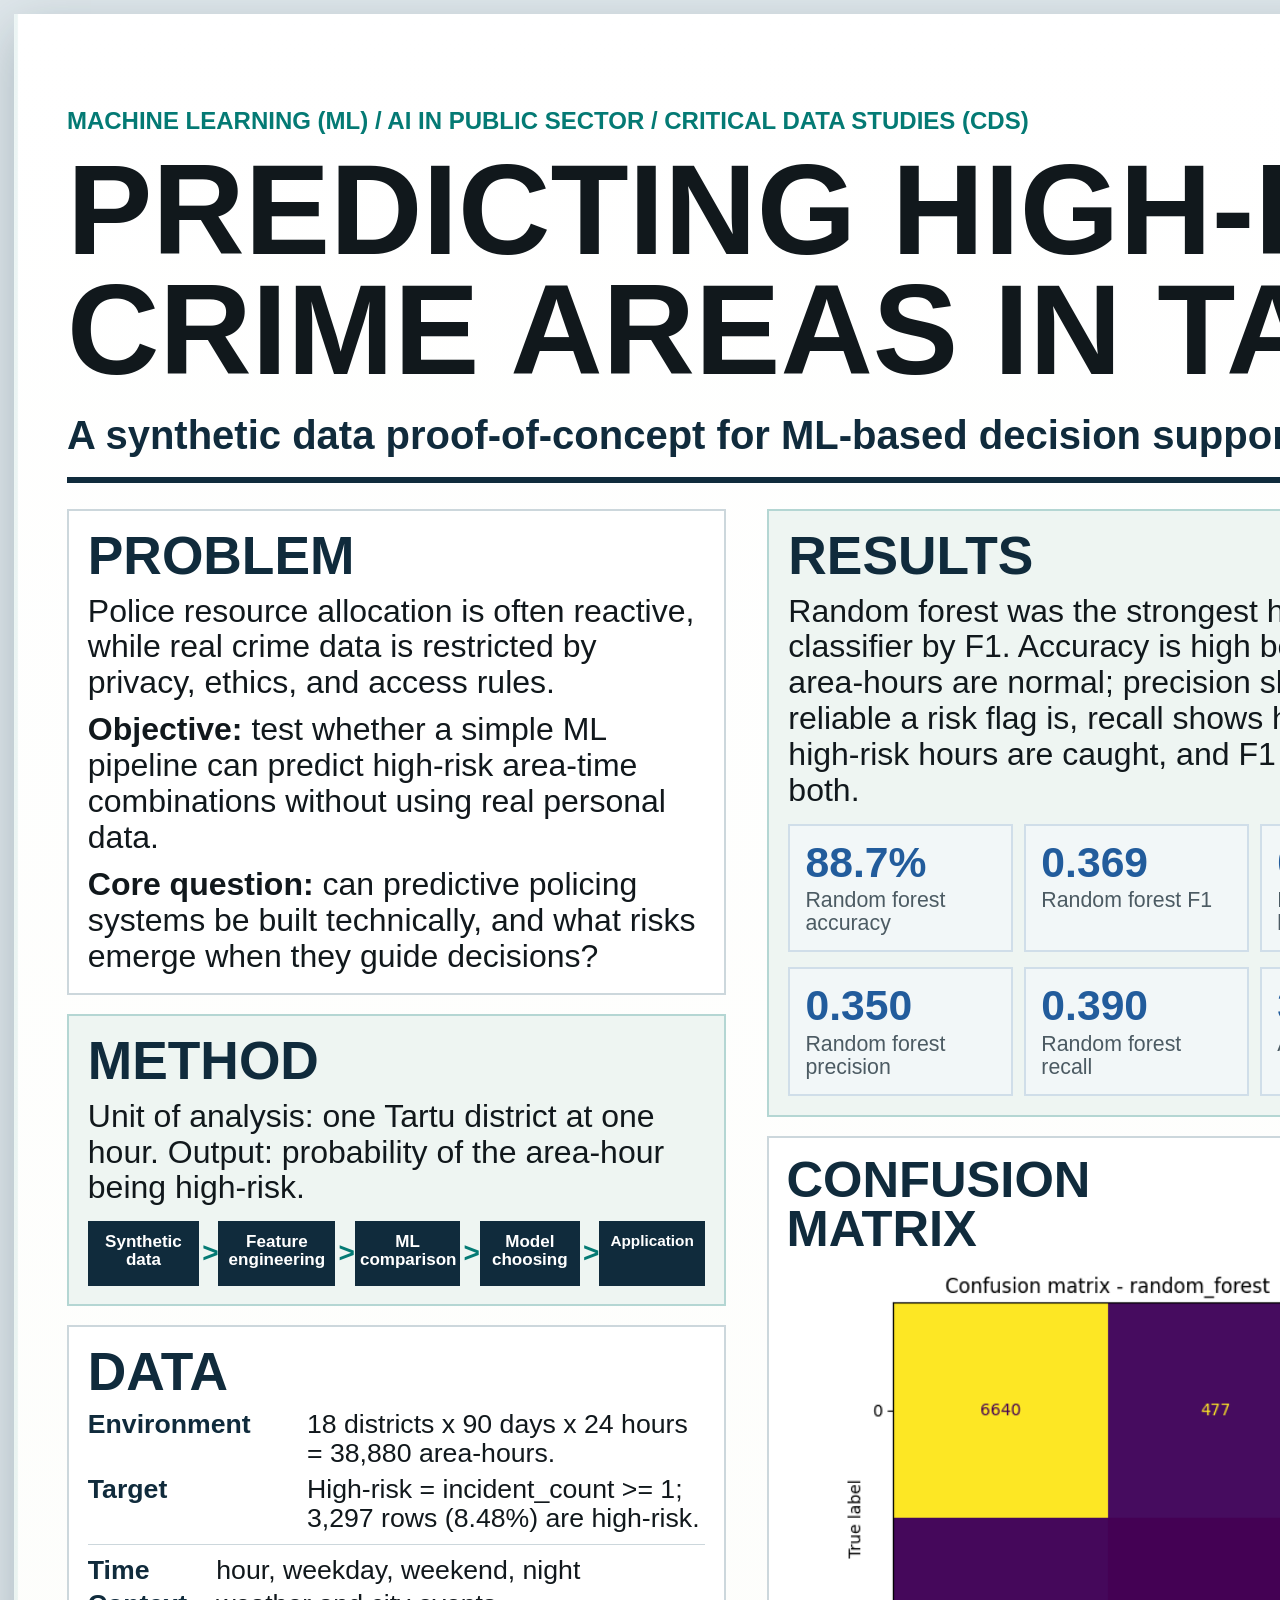
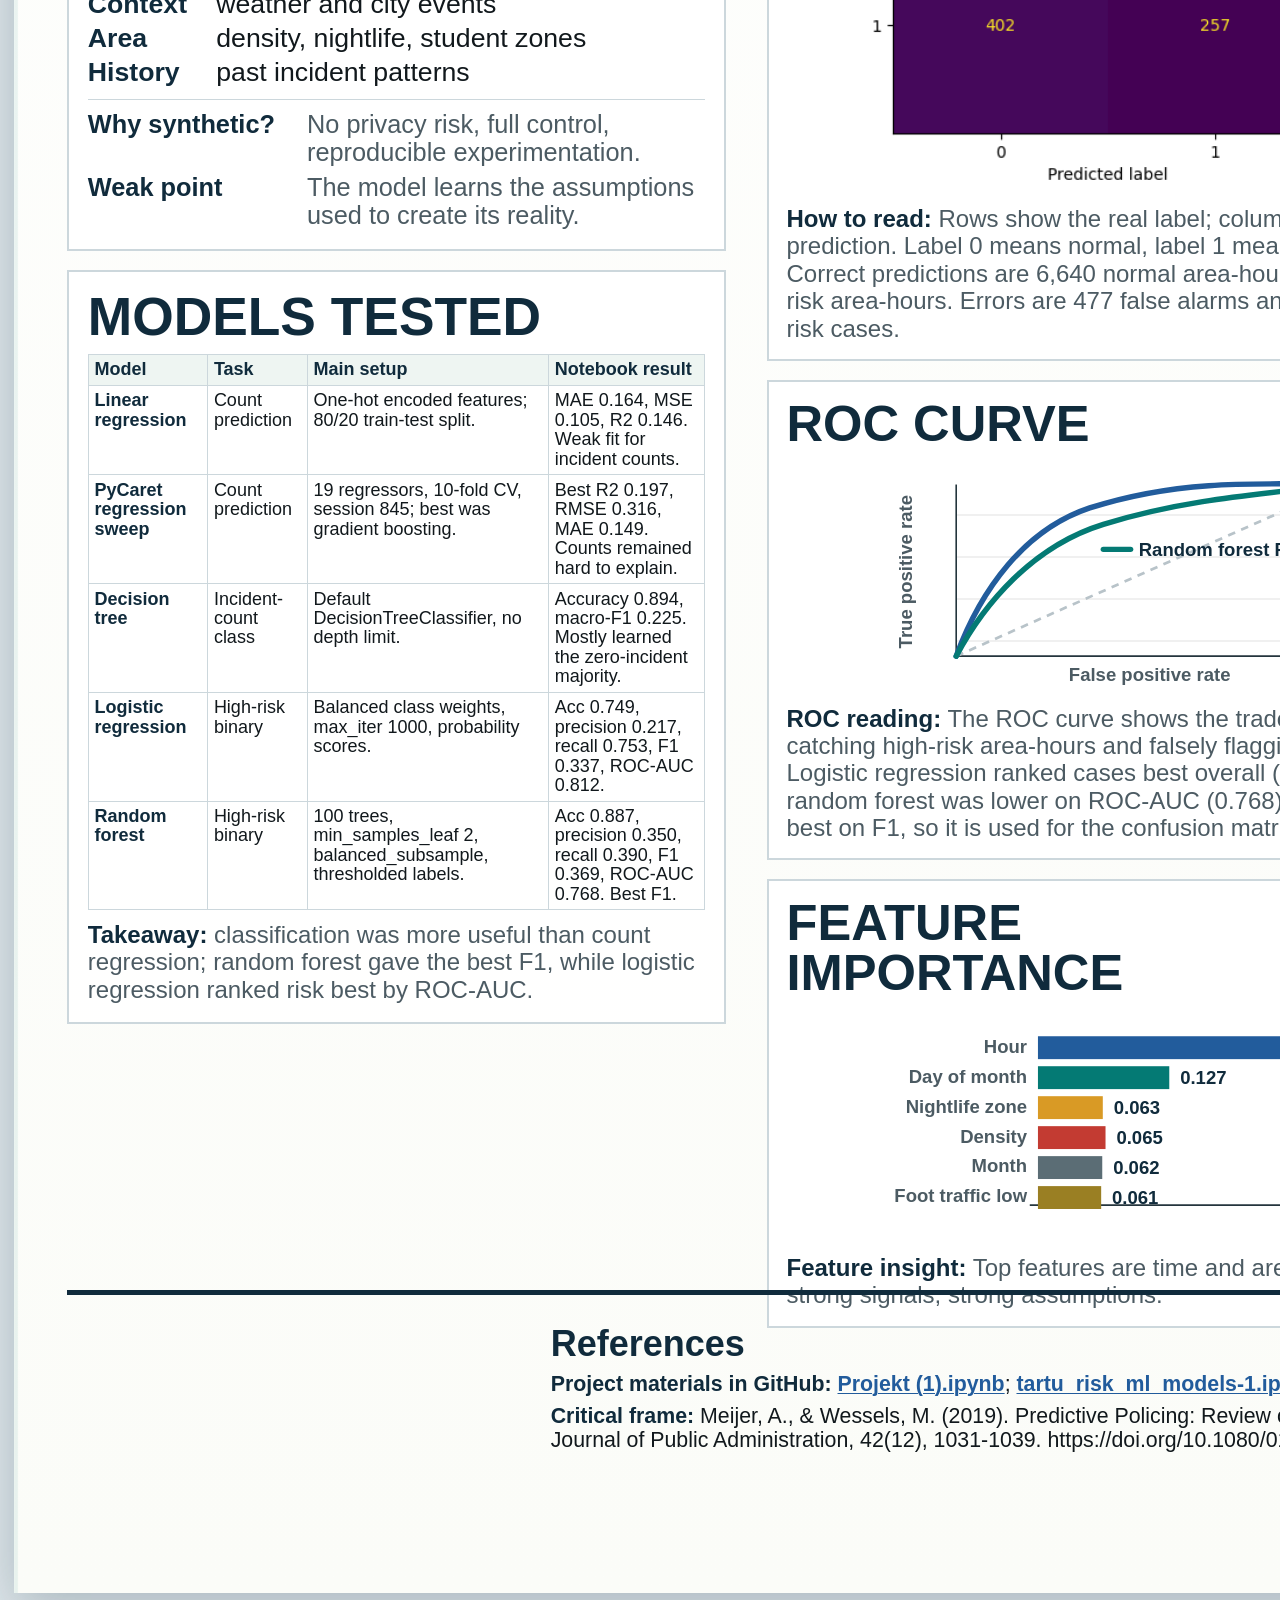
==== commit 97cf3957: "Update poster method pipeline" ====
--- a/Project_Crime_Poster_A1/index.html
+++ b/Project_Crime_Poster_A1/index.html
@@ -732,18 +732,18 @@
         </section>
 
         <section class="block tint">
-          <h2>Approach</h2>
+          <h2>Method</h2>
           <p>Unit of analysis: one Tartu district at one hour. Output: probability of the area-hour being high-risk.</p>
-          <div class="pipeline" aria-label="Project pipeline">
+          <div class="pipeline" aria-label="Method pipeline">
             <div class="pipe-step">Synthetic data</div>
             <div class="pipe-arrow">></div>
             <div class="pipe-step">Feature engineering</div>
             <div class="pipe-arrow">></div>
             <div class="pipe-step">ML comparison</div>
             <div class="pipe-arrow">></div>
-            <div class="pipe-step">Risk scores</div>
+            <div class="pipe-step">Model choosing</div>
             <div class="pipe-arrow">></div>
-            <div class="pipe-step">Applications</div>
+            <div class="pipe-step">Application</div>
           </div>
         </section>
 
@@ -995,9 +995,9 @@
 
         <section class="block warn">
           <h2>Conclusion</h2>
-          <p><strong>Technically:</strong> the system is easy to build.</p>
-          <p><strong>Practically:</strong> it creates a high risk of misuse if treated as objective policing knowledge.</p>
-          <div class="takeaway">Main takeaway: predictive policing is less about prediction and more about how data shapes decisions.</div>
+          <p><strong>Best model:</strong> random forest was the most useful classifier for high-risk area-hours.</p>
+          <p><strong>Main limitation:</strong> incident-count prediction was weak because high-risk rows are rare.</p>
+          <div class="takeaway">ML takeaway: engineered time, area, context, and history features can rank synthetic risk better than chance, but the prototype needs stronger validation before any real-world use.</div>
         </section>
 
       </div>
